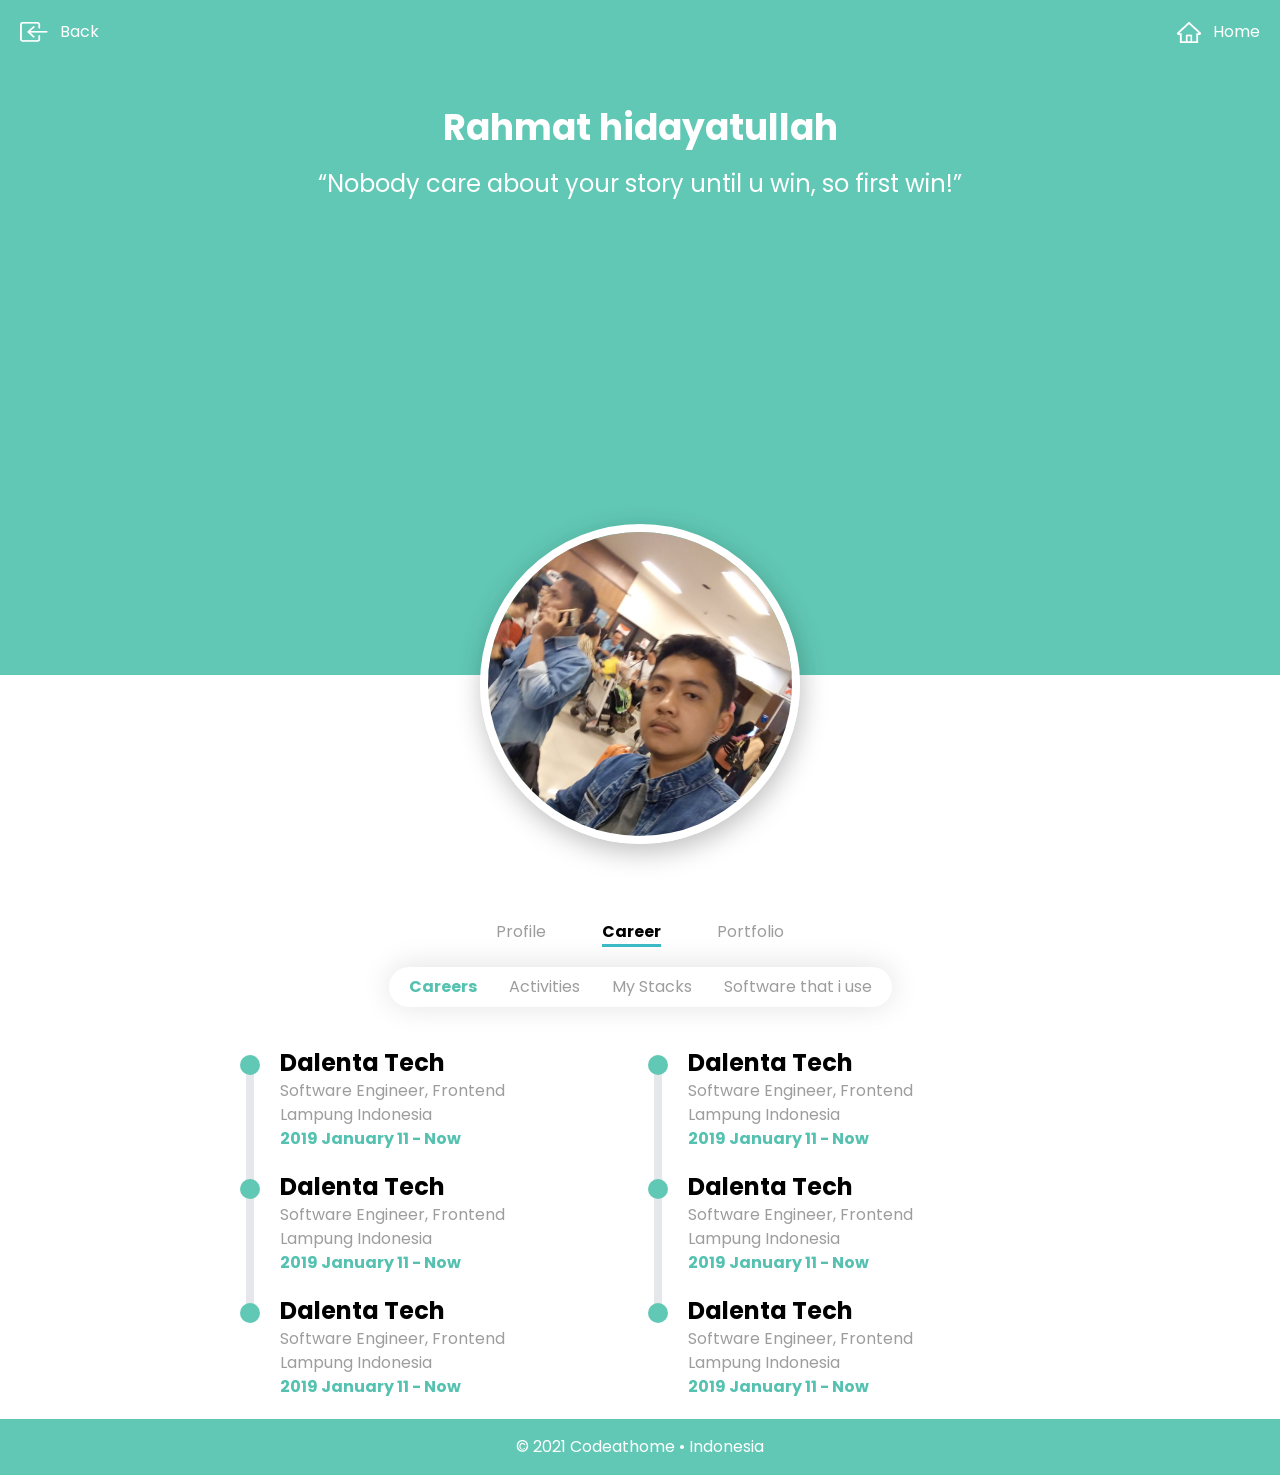
==== src/career.html @ c1e93073 "udate page index home career otw profile dll this night clear" ====
<!doctype html>
<html>
<head>
  <!-- ... -->
  <meta charset="UTF-8" />
  <meta name="viewport" content="width=device-width, initial-scale=1.0" />
  <link href="../tailwind.css" rel="stylesheet">
  <link rel="stylesheet" href="style/styles.css">
  <!-- font -->
  <link rel="preconnect" href="https://fonts.gstatic.com">
<link href="https://fonts.googleapis.com/css2?family=Poppins:ital,wght@0,100;0,200;0,300;0,400;0,500;0,600;0,700;0,800;0,900;1,100;1,200;1,300;1,400;1,500;1,600;1,700;1,800;1,900&display=swap" rel="stylesheet">
</head>
<body>
    <div class="relative">

        <div class="h-screen">
        <!-- navbar -->
        <nav class="w-full p-5 bg-GreenSecondary h-3/4 text-center relative">
            <div class="flex items-center justify-between">
                <div class="flex items-center">
                    <img src="assets/Icons/profile/back.png" />
                    <p class="ml-3 text-white">Back</p>
                </div>
                <div class="flex items-center">
                    <img src="assets/Icons//profile/homeicon.png" />
                    <p class="ml-3 text-white">Home</p>
                </div>
            </div>
            <h1 class="text-white font-bold text-2xl lg:text-4xl mt-16">Rahmat hidayatullah</h1>
            <p class="text-white mt-5 text-xl lg:text-2xl">“Nobody care about your story until u  win, so first win!”</p>
            <!-- wrap img rounded -->
            <div class="rounded-full h-56 w-56 md:h-80 md:w-80 shadowImage2 absolute left-1/2 bottom-0 xl:-bottom-1/4  transform -translate-x-1/2 -bottom-1/3 border-8 border-white overflow-hidden">
            <img src="assets/Icons/profile/IMG_20180312_134702.jpg" />
            </div>

        </nav>

        </div>

        <!-- content navbar -->
        <div class="text-center mt-5">
            <ul class="flex justify-center align-center">
                <li class="list-item">
                    <p class="text">Profile</p>
                </li>
                <li class="mx-14 list-item active">
                    <p class="text active">Career</p>
                </li>
                <li class="list-item">
                    <p class="text">Portfolio</p>
                </li>
             </ul>
             
        </div>


        <div class="text-center flex flex-col items-center justify-center">

            <!--  change content -->

        <ul class="flex items-center bg-white wrapShadow px-5 py-2 mt-5">
            <li class=" text-sm lg:text-base text-greyHoverBold active duration-300 mr-8">Careers</li>
            <li class=" text-sm lg:text-base text-greyHoverBold duration-300 mr-8">Activities</li>
            <li class=" text-sm lg:text-base text-greyHoverBold duration-300 mr-8">My Stacks</li>
            <li class="text-greyHoverBold duration-300">Software that i use</li>
        </ul>

        <div class="grid md:grid-cols-2 gap-4 w-full px-20 xl:px-60 mt-10">
  <div class="flex flex-col">
      <div class="flex items-start relative">
        <div class="minw-5 minh-5 rounded-full bg-GreenSecondary top-2 relative z-10"></div>
        <div class="flex flex-col text-left ml-5">
            <p class="font-bold text-black text-xl lg:text-2xl">Dalenta Tech</p>
            <p class="text-grey text-sm lg:text-base w-3/4">Software Engineer, Frontend
Lampung Indonesia</p>
            <p class="text-greenPrimary text-sm lg:text-base font-bold">2019 January 11 - Now</p>
        </div>
        </div>
         <div class="flex items-start relative mt-5">
             <!-- line grey -->
            <div class="bg-gray-200 h-32 w-2 absolute -top-full" style="left: 6px;"></div>
        <div class="minw-5 minh-5 rounded-full bg-GreenSecondary top-2 relative z-10"></div>
        <div class="flex flex-col text-left ml-5">
            <p class="font-bold text-black text-xl lg:text-2xl">Dalenta Tech</p>
            <p class="text-grey text-sm lg:text-base w-3/4">Software Engineer, Frontend
Lampung Indonesia</p>
            <p class="text-greenPrimary text-sm lg:text-base font-bold">2019 January 11 - Now</p>
        </div>
        </div>
         <div class="flex items-start relative mt-5">
             <!-- line grey -->
            <div class="bg-gray-200 h-32 w-2 absolute -top-full" style="left: 6px;"></div>
        <div class="minw-5 minh-5 rounded-full bg-GreenSecondary top-2 relative z-10"></div>
        <div class="flex flex-col text-left ml-5">
            <p class="font-bold text-black text-xl lg:text-2xl">Dalenta Tech</p>
            <p class="text-grey text-sm lg:text-base w-3/4">Software Engineer, Frontend
Lampung Indonesia</p>
            <p class="text-greenPrimary text-sm lg:text-base font-bold">2019 January 11 - Now</p>
        </div>
        </div>
  </div>
  
  <!-- ... -->
  <div class="flex flex-col">
      <div class="flex items-start relative">
        <div class="minw-5 minh-5 rounded-full bg-GreenSecondary top-2 relative z-10"></div>
        <div class="flex flex-col text-left ml-5">
            <p class="font-bold text-black text-xl lg:text-2xl">Dalenta Tech</p>
            <p class="text-grey text-sm lg:text-base w-3/4">Software Engineer, Frontend
Lampung Indonesia</p>
            <p class="text-greenPrimary text-sm lg:text-base font-bold">2019 January 11 - Now</p>
        </div>
        </div>
         <div class="flex items-start relative mt-5">
             <!-- line grey -->
            <div class="bg-gray-200 h-32 w-2 absolute -top-full" style="left: 6px;"></div>
        <div class="minw-5 minh-5 rounded-full bg-GreenSecondary top-2 relative z-10"></div>
        <div class="flex flex-col text-left ml-5">
            <p class="font-bold text-black text-xl lg:text-2xl">Dalenta Tech</p>
            <p class="text-grey text-sm lg:text-base w-3/4">Software Engineer, Frontend
Lampung Indonesia</p>
            <p class="text-greenPrimary text-sm lg:text-base font-bold">2019 January 11 - Now</p>
        </div>
        </div>
         <div class="flex items-start relative mt-5">
             <!-- line grey -->
            <div class="bg-gray-200 h-32 w-2 absolute -top-full" style="left: 6px;"></div>
        <div class="minw-5 minh-5 rounded-full bg-GreenSecondary top-2 relative z-10"></div>
        <div class="flex flex-col text-left ml-5">
            <p class="font-bold text-black text-xl lg:text-2xl">Dalenta Tech</p>
            <p class="text-grey text-sm lg:text-base w-3/4">Software Engineer, Frontend
Lampung Indonesia</p>
            <p class="text-greenPrimary text-sm lg:text-base font-bold">2019 January 11 - Now</p>
        </div>
        </div>
  </div>
</div>



        <!-- end change content -->

        <div class="footer bg-GreenSecondary p-4 mt-5 w-full">
            <p class="text-white text-center">© 2021 Codeathome  • Indonesia</p>
        </div>
        
        </div>
        


    </div>




    </body>
</html>
---- src/style/styles.css ----
@tailwind base;
@tailwind components;

@tailwind utilities;

body{
    font-family: 'Poppins',
    sans-serif;
}
.text-shadow{
    text-shadow: 0px 4px 4px rgba(0, 0, 0, 0.1);
}
.shadowImage{
    box-shadow: -10px 16px 15px rgba(0, 0, 0, 0.09);
}
.shadowImage2{
    box-shadow: 2px 8px 27px rgba(0, 0, 0, 0.25);
}

.text-greenAqua{
    color: #A3FCEE;
}
.text-greenPrimary {
    color: #55C1B0;
}
.border-greenPrimary {
    border-color: #55C1B0;
}

.hoverBottom{
    position: relative;
    transition: 0.3s;

}
.hoverBottom.activegreen {
    color: #55C1B0;

}
.hoverBottom.active{
    color: white;

}
.w-27{
    width: 27rem;
}
.h-27{
    height: 27rem;
}
.hoverBottom:hover:after {
    content: '';
    position: absolute;
    width: 50%;
    bottom: -7px;
    left: 50%;
    height: 3px;
    background-color: white;
    z-index: 9999;
    transform: translateX(-50%);
}
.hoverBottom.active:after {
    content: '';
    position: absolute;
    width: 50%;
    bottom: -7px;
    left: 50%;
    height: 3px;
    background-color: white;
    z-index: 9999;
    transform: translateX(-50%);
}
.hoverBottom.activegreen:after {
    content: '';
    position: absolute;
    width: 50%;
    bottom: -7px;
    left: 50%;
    height: 3px;
    background-color: #55C1B0;
    z-index: 9999;
    transform: translateX(-50%);
}

/* 2 */
.text-grey{
    color: #9D9D9D;
}
.text-greyHover{
    color: #9D9D9D;
}
.text-greyHoverBold{
    color: #9D9D9D;
}
.text-greyHover:hover:after {
    content: '';
    position: absolute;
    width: 44%;
    bottom: -7px;
    left: 50%;
    height: 3px;
    background-color: #55C1B0;
    z-index: 9999;
    transform: translateX(-30%);
}
/* .text-greyHover:hover{
    color: #55C1B0;
    cursor: pointer;
} */
.text-greyHoverBold:hover{
    color: #55C1B0;
    cursor: pointer;
    font-weight: bold;
}
.text-greyHoverBold.active{
    color: #55C1B0;
    cursor: pointer;
    font-weight: bold;
}
.shadowCard{
    box-shadow: 0px 10px 20px rgba(0, 0, 0, 0.15);
    border-radius: 15px;
}
.gradientColor{
    background: linear-gradient(180deg, #5CCCBA 0%, #34B7C9 100%);
}

.overflow-scroll::-webkit-scrollbar {
    width: 8px;
    height: 8px;
}

/* Track */
.overflow-scroll::-webkit-scrollbar-track {
    box-shadow: inset 0 0 1px grey;
    border-radius: 10px;
}

/* Handle */
.overflow-scroll::-webkit-scrollbar-thumb {
    background: grey;
    border-radius: 7px;
}

/* Handle on hover */
.overflow-scroll::-webkit-scrollbar-thumb:hover {
    background: #cccccc;
}

.bg-GreenSecondary{
    background-color: #61C8B5;
}

.list-item {
    transition: 0.3s;

}

.list-item:hover{
    border-bottom: 3px solid #3CBBC6;

}
.list-item.active{
    border-bottom: 3px solid #3CBBC6;

}



.list-item .text{
    color: #9D9D9D;
    transition: 0.3s;
}
.list-item .text:hover{
    color: black;
    font-weight: bold;
    cursor: pointer;

}
.list-item .text.active{
    color: black;
    font-weight: bold;
    cursor: pointer;

}

.dropSwadow{
    filter: drop-shadow(0px 4px 4px rgba(0, 0, 0, 0.25));
}

.wrapShadow{
    box-shadow: 0px -1px 30px rgba(0, 0, 0, 0.12);
    border-radius: 34.5px;
}

.text-shadow{
    text-shadow: 0px 4px 4px rgba(0, 0, 0, 0.1);
}

.minw-5{
    min-width: 1.28rem;
}
.minh-5 {
    min-height: 1.25rem;
}
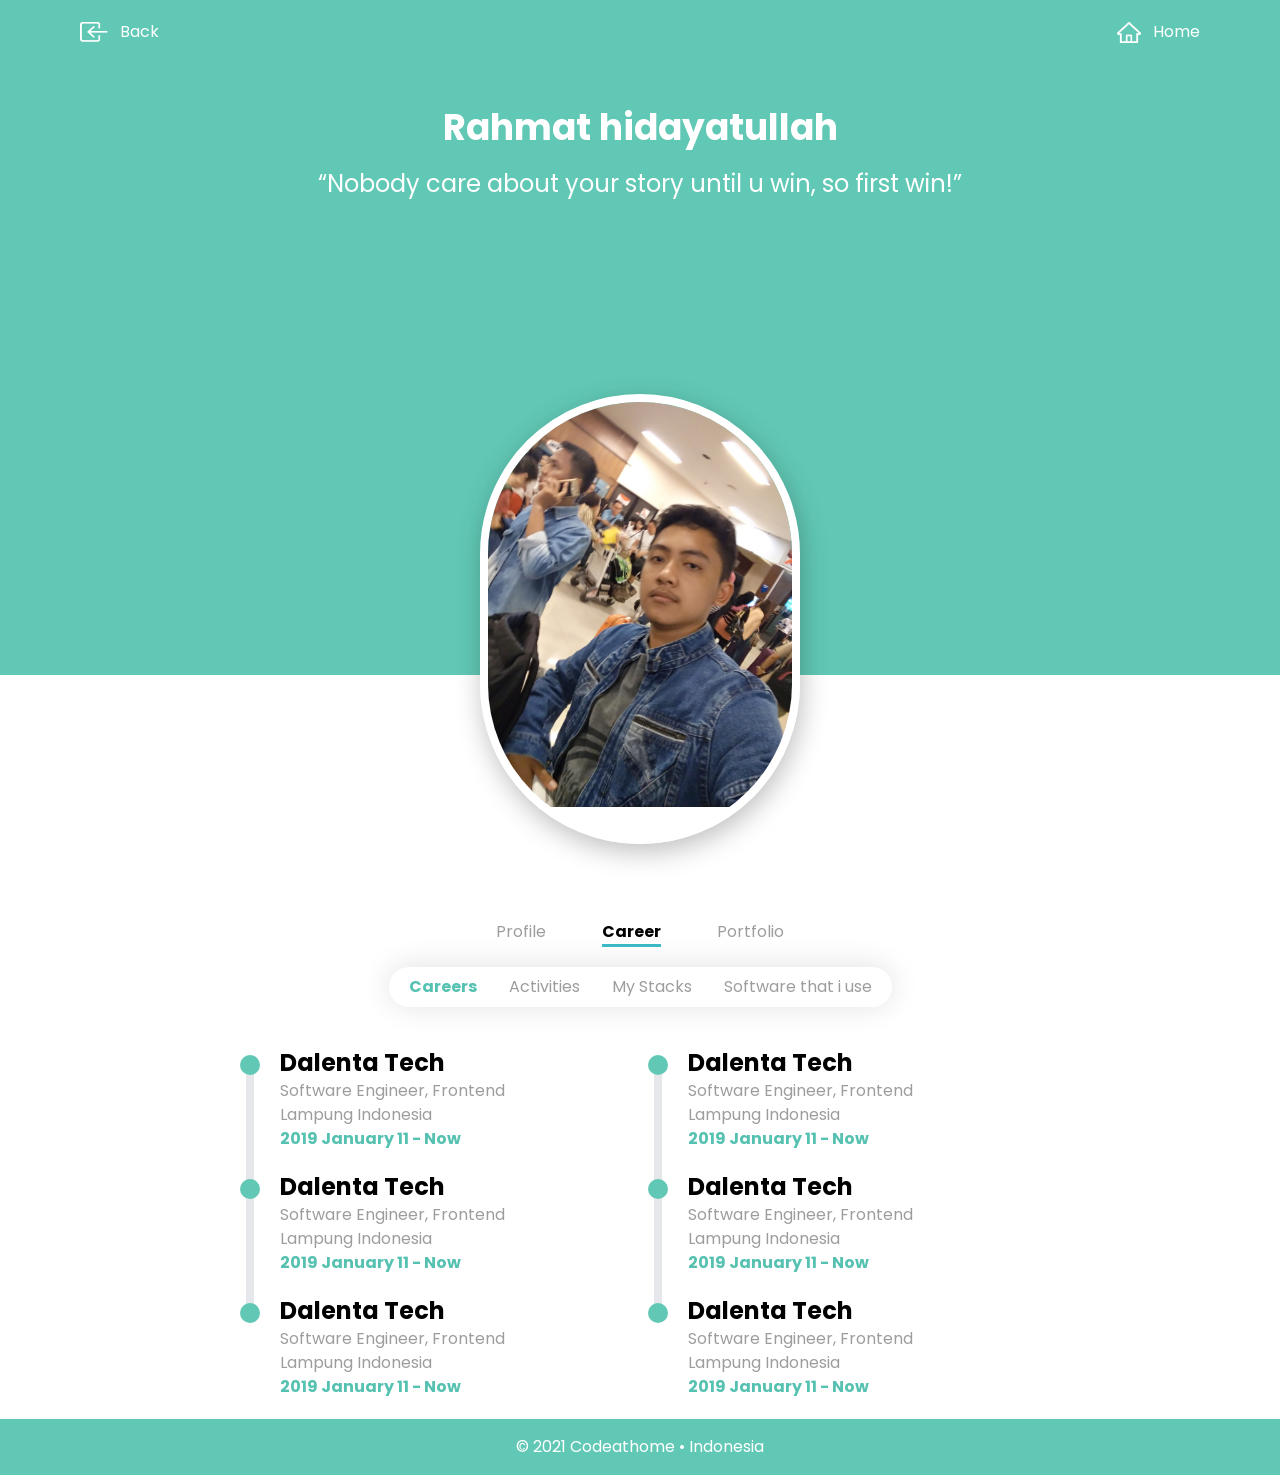
==== commit 9178ea1d: "image in profile change to persen, page portfolio px in back and home" ====
--- a/src/career.html
+++ b/src/career.html
@@ -1,39 +1,46 @@
 <!doctype html>
 <html>
+
 <head>
-  <!-- ... -->
-  <meta charset="UTF-8" />
-  <meta name="viewport" content="width=device-width, initial-scale=1.0" />
-  <link href="../tailwind.css" rel="stylesheet">
-  <link rel="stylesheet" href="style/styles.css">
-  <!-- font -->
-  <link rel="preconnect" href="https://fonts.gstatic.com">
-<link href="https://fonts.googleapis.com/css2?family=Poppins:ital,wght@0,100;0,200;0,300;0,400;0,500;0,600;0,700;0,800;0,900;1,100;1,200;1,300;1,400;1,500;1,600;1,700;1,800;1,900&display=swap" rel="stylesheet">
+    <!-- ... -->
+    <meta charset="UTF-8" />
+    <meta name="viewport" content="width=device-width, initial-scale=1.0" />
+    <link href="../tailwind.css" rel="stylesheet">
+    <link rel="stylesheet" href="style/styles.css">
+    <!-- font -->
+    <link rel="preconnect" href="https://fonts.gstatic.com">
+    <link
+        href="https://fonts.googleapis.com/css2?family=Poppins:ital,wght@0,100;0,200;0,300;0,400;0,500;0,600;0,700;0,800;0,900;1,100;1,200;1,300;1,400;1,500;1,600;1,700;1,800;1,900&display=swap"
+        rel="stylesheet">
 </head>
+
 <body>
     <div class="relative">
 
         <div class="h-screen">
-        <!-- navbar -->
-        <nav class="w-full p-5 bg-GreenSecondary h-3/4 text-center relative">
-            <div class="flex items-center justify-between">
-                <div class="flex items-center">
-                    <img src="assets/Icons/profile/back.png" />
-                    <p class="ml-3 text-white">Back</p>
+            <!-- navbar -->
+            <nav class="w-full p-5 bg-GreenSecondary h-3/4 text-center relative px-20">
+                <div class="flex items-center justify-between">
+                    <div class="flex items-center">
+                        <img src="assets/Icons/profile/back.png" />
+                        <p class="ml-3 text-white">Back</p>
+                    </div>
+                    <div class="flex items-center">
+                        <img src="assets/Icons//profile/homeicon.png" />
+                        <p class="ml-3 text-white">Home</p>
+                    </div>
                 </div>
-                <div class="flex items-center">
-                    <img src="assets/Icons//profile/homeicon.png" />
-                    <p class="ml-3 text-white">Home</p>
+                <h1 class="text-white font-bold text-2xl lg:text-4xl mt-16">Rahmat hidayatullah</h1>
+                <p class="text-white mt-5 text-xl lg:text-2xl">“Nobody care about your story until u win, so first win!”
+                </p>
+                <!-- wrap img rounded -->
+                <div class="rounded-full h-56 w-56 md:h-80 md:w-80 xl:w-1/4 xl:h-2/3 shadowImage2 absolute left-1/2
+                    bottom-0 xl:-bottom-1/4 transform -translate-x-1/2 -bottom-1/3 border-8 border-white
+                    overflow-hidden">
+                    <img src="assets/Icons/profile/IMG_20180312_134702.jpg" />
                 </div>
-            </div>
-            <h1 class="text-white font-bold text-2xl lg:text-4xl mt-16">Rahmat hidayatullah</h1>
-            <p class="text-white mt-5 text-xl lg:text-2xl">“Nobody care about your story until u  win, so first win!”</p>
-            <!-- wrap img rounded -->
-            <div class="rounded-full h-56 w-56 md:h-80 md:w-80 shadowImage2 absolute left-1/2 bottom-0 xl:-bottom-1/4  transform -translate-x-1/2 -bottom-1/3 border-8 border-white overflow-hidden">
-            <img src="assets/Icons/profile/IMG_20180312_134702.jpg" />
-            </div>
 
-        </nav>
+            </nav>
 
         </div>
 
@@ -49,8 +56,8 @@
                 <li class="list-item">
                     <p class="text">Portfolio</p>
                 </li>
-             </ul>
-             
+            </ul>
+
         </div>
 
 
@@ -58,94 +65,94 @@
 
             <!--  change content -->
 
-        <ul class="flex items-center bg-white wrapShadow px-5 py-2 mt-5">
-            <li class=" text-sm lg:text-base text-greyHoverBold active duration-300 mr-8">Careers</li>
-            <li class=" text-sm lg:text-base text-greyHoverBold duration-300 mr-8">Activities</li>
-            <li class=" text-sm lg:text-base text-greyHoverBold duration-300 mr-8">My Stacks</li>
-            <li class="text-greyHoverBold duration-300">Software that i use</li>
-        </ul>
+            <ul class="flex flex-wrap items-center bg-white wrapShadow px-5 py-2 mt-5">
+                <li class=" text-xs lg:text-base text-greyHoverBold active duration-300 mr-4 lg:mr-8">Careers</li>
+                <li class=" text-xs lg:text-base text-greyHoverBold duration-300 mr-4 lg:mr-8">Activities</li>
+                <li class=" text-xs lg:text-base text-greyHoverBold duration-300 mr-4 lg:mr-8">My Stacks</li>
+                <li class=" text-xs lg:text-base text-greyHoverBold duration-300">Software that i use</li>
+            </ul>
 
-        <div class="grid md:grid-cols-2 gap-4 w-full px-20 xl:px-60 mt-10">
-  <div class="flex flex-col">
-      <div class="flex items-start relative">
-        <div class="minw-5 minh-5 rounded-full bg-GreenSecondary top-2 relative z-10"></div>
-        <div class="flex flex-col text-left ml-5">
-            <p class="font-bold text-black text-xl lg:text-2xl">Dalenta Tech</p>
-            <p class="text-grey text-sm lg:text-base w-3/4">Software Engineer, Frontend
-Lampung Indonesia</p>
-            <p class="text-greenPrimary text-sm lg:text-base font-bold">2019 January 11 - Now</p>
-        </div>
-        </div>
-         <div class="flex items-start relative mt-5">
-             <!-- line grey -->
-            <div class="bg-gray-200 h-32 w-2 absolute -top-full" style="left: 6px;"></div>
-        <div class="minw-5 minh-5 rounded-full bg-GreenSecondary top-2 relative z-10"></div>
-        <div class="flex flex-col text-left ml-5">
-            <p class="font-bold text-black text-xl lg:text-2xl">Dalenta Tech</p>
-            <p class="text-grey text-sm lg:text-base w-3/4">Software Engineer, Frontend
-Lampung Indonesia</p>
-            <p class="text-greenPrimary text-sm lg:text-base font-bold">2019 January 11 - Now</p>
-        </div>
-        </div>
-         <div class="flex items-start relative mt-5">
-             <!-- line grey -->
-            <div class="bg-gray-200 h-32 w-2 absolute -top-full" style="left: 6px;"></div>
-        <div class="minw-5 minh-5 rounded-full bg-GreenSecondary top-2 relative z-10"></div>
-        <div class="flex flex-col text-left ml-5">
-            <p class="font-bold text-black text-xl lg:text-2xl">Dalenta Tech</p>
-            <p class="text-grey text-sm lg:text-base w-3/4">Software Engineer, Frontend
-Lampung Indonesia</p>
-            <p class="text-greenPrimary text-sm lg:text-base font-bold">2019 January 11 - Now</p>
-        </div>
-        </div>
-  </div>
-  
-  <!-- ... -->
-  <div class="flex flex-col">
-      <div class="flex items-start relative">
-        <div class="minw-5 minh-5 rounded-full bg-GreenSecondary top-2 relative z-10"></div>
-        <div class="flex flex-col text-left ml-5">
-            <p class="font-bold text-black text-xl lg:text-2xl">Dalenta Tech</p>
-            <p class="text-grey text-sm lg:text-base w-3/4">Software Engineer, Frontend
-Lampung Indonesia</p>
-            <p class="text-greenPrimary text-sm lg:text-base font-bold">2019 January 11 - Now</p>
-        </div>
-        </div>
-         <div class="flex items-start relative mt-5">
-             <!-- line grey -->
-            <div class="bg-gray-200 h-32 w-2 absolute -top-full" style="left: 6px;"></div>
-        <div class="minw-5 minh-5 rounded-full bg-GreenSecondary top-2 relative z-10"></div>
-        <div class="flex flex-col text-left ml-5">
-            <p class="font-bold text-black text-xl lg:text-2xl">Dalenta Tech</p>
-            <p class="text-grey text-sm lg:text-base w-3/4">Software Engineer, Frontend
-Lampung Indonesia</p>
-            <p class="text-greenPrimary text-sm lg:text-base font-bold">2019 January 11 - Now</p>
-        </div>
-        </div>
-         <div class="flex items-start relative mt-5">
-             <!-- line grey -->
-            <div class="bg-gray-200 h-32 w-2 absolute -top-full" style="left: 6px;"></div>
-        <div class="minw-5 minh-5 rounded-full bg-GreenSecondary top-2 relative z-10"></div>
-        <div class="flex flex-col text-left ml-5">
-            <p class="font-bold text-black text-xl lg:text-2xl">Dalenta Tech</p>
-            <p class="text-grey text-sm lg:text-base w-3/4">Software Engineer, Frontend
-Lampung Indonesia</p>
-            <p class="text-greenPrimary text-sm lg:text-base font-bold">2019 January 11 - Now</p>
-        </div>
-        </div>
-  </div>
-</div>
+            <div class="grid md:grid-cols-2 gap-4 w-full px-20 xl:px-60 mt-10">
+                <div class="flex flex-col">
+                    <div class="flex items-start relative">
+                        <div class="minw-5 minh-5 rounded-full bg-GreenSecondary top-2 relative z-10"></div>
+                        <div class="flex flex-col text-left ml-5">
+                            <p class="font-bold text-black text-xl lg:text-2xl">Dalenta Tech</p>
+                            <p class="text-grey text-sm lg:text-base w-3/4">Software Engineer, Frontend
+                                Lampung Indonesia</p>
+                            <p class="text-greenPrimary text-sm lg:text-base font-bold">2019 January 11 - Now</p>
+                        </div>
+                    </div>
+                    <div class="flex items-start relative mt-5">
+                        <!-- line grey -->
+                        <div class="bg-gray-200 h-32 w-2 absolute -top-full" style="left: 6px;"></div>
+                        <div class="minw-5 minh-5 rounded-full bg-GreenSecondary top-2 relative z-10"></div>
+                        <div class="flex flex-col text-left ml-5">
+                            <p class="font-bold text-black text-xl lg:text-2xl">Dalenta Tech</p>
+                            <p class="text-grey text-sm lg:text-base w-3/4">Software Engineer, Frontend
+                                Lampung Indonesia</p>
+                            <p class="text-greenPrimary text-sm lg:text-base font-bold">2019 January 11 - Now</p>
+                        </div>
+                    </div>
+                    <div class="flex items-start relative mt-5">
+                        <!-- line grey -->
+                        <div class="bg-gray-200 h-32 w-2 absolute -top-full" style="left: 6px;"></div>
+                        <div class="minw-5 minh-5 rounded-full bg-GreenSecondary top-2 relative z-10"></div>
+                        <div class="flex flex-col text-left ml-5">
+                            <p class="font-bold text-black text-xl lg:text-2xl">Dalenta Tech</p>
+                            <p class="text-grey text-sm lg:text-base w-3/4">Software Engineer, Frontend
+                                Lampung Indonesia</p>
+                            <p class="text-greenPrimary text-sm lg:text-base font-bold">2019 January 11 - Now</p>
+                        </div>
+                    </div>
+                </div>
+
+                <!-- ... -->
+                <div class="flex flex-col">
+                    <div class="flex items-start relative">
+                        <div class="minw-5 minh-5 rounded-full bg-GreenSecondary top-2 relative z-10"></div>
+                        <div class="flex flex-col text-left ml-5">
+                            <p class="font-bold text-black text-xl lg:text-2xl">Dalenta Tech</p>
+                            <p class="text-grey text-sm lg:text-base w-3/4">Software Engineer, Frontend
+                                Lampung Indonesia</p>
+                            <p class="text-greenPrimary text-sm lg:text-base font-bold">2019 January 11 - Now</p>
+                        </div>
+                    </div>
+                    <div class="flex items-start relative mt-5">
+                        <!-- line grey -->
+                        <div class="bg-gray-200 h-32 w-2 absolute -top-full" style="left: 6px;"></div>
+                        <div class="minw-5 minh-5 rounded-full bg-GreenSecondary top-2 relative z-10"></div>
+                        <div class="flex flex-col text-left ml-5">
+                            <p class="font-bold text-black text-xl lg:text-2xl">Dalenta Tech</p>
+                            <p class="text-grey text-sm lg:text-base w-3/4">Software Engineer, Frontend
+                                Lampung Indonesia</p>
+                            <p class="text-greenPrimary text-sm lg:text-base font-bold">2019 January 11 - Now</p>
+                        </div>
+                    </div>
+                    <div class="flex items-start relative mt-5">
+                        <!-- line grey -->
+                        <div class="bg-gray-200 h-32 w-2 absolute -top-full" style="left: 6px;"></div>
+                        <div class="minw-5 minh-5 rounded-full bg-GreenSecondary top-2 relative z-10"></div>
+                        <div class="flex flex-col text-left ml-5">
+                            <p class="font-bold text-black text-xl lg:text-2xl">Dalenta Tech</p>
+                            <p class="text-grey text-sm lg:text-base w-3/4">Software Engineer, Frontend
+                                Lampung Indonesia</p>
+                            <p class="text-greenPrimary text-sm lg:text-base font-bold">2019 January 11 - Now</p>
+                        </div>
+                    </div>
+                </div>
+            </div>
 
 
 
-        <!-- end change content -->
+            <!-- end change content -->
 
-        <div class="footer bg-GreenSecondary p-4 mt-5 w-full">
-            <p class="text-white text-center">© 2021 Codeathome  • Indonesia</p>
+            <div class="footer bg-GreenSecondary p-4 mt-5 w-full">
+                <p class="text-white text-center">© 2021 Codeathome • Indonesia</p>
+            </div>
+
         </div>
-        
-        </div>
-        
+
 
 
     </div>
@@ -153,5 +160,6 @@
 
 
 
-    </body>
+</body>
+
 </html>
--- a/src/style/styles.css
+++ b/src/style/styles.css
@@ -200,4 +200,77 @@
 }
 .minh-5 {
     min-height: 1.25rem;
+}
+
+/* .border-linier{
+    
+
+    border: 1px solid linear-gradient(180deg, #5ad4be 0%, #26d9f1 80%);
+    border: 1px solid -webkit-linear-gradient(180deg, #5ad4be 0%, #26d9f1 80%);
+    border: 1px solid -moz-linear-gradient(180deg, #5ad4be 0%, #26d9f1 80%);
+} */
+
+.gradient-box {
+
+    display: flex;
+    position: relative;
+    box-sizing: border-box;
+    color: #FFF;
+    background: white;
+    background-clip: padding-box;
+    border: solid 2px transparent;
+    border-radius: 1em;
+
+    
+}
+
+.gradient-box:before {
+
+     
+        content: '';
+        position: absolute;
+        top: 0;
+        right: 0;
+        bottom: 0;
+        left: 0;
+        z-index: -1;
+        margin: -3px;
+        /* !importanté */
+        border-radius: inherit;
+        /* !importanté */
+        background: linear-gradient(to bottom, #5ad4be, #26d9f1);
+    
+}
+
+.wrapShadow2{
+    box-shadow: 0px 10px 20px rgba(0, 0, 0, 0.15);
+    border-radius: 15px;
+}
+
+.gradientAg{
+    background: linear-gradient(180deg, #5CCCBA 0%, #34B7C9 100%);
+    border-radius: 11px;
+}
+
+.bg-orangec{
+    background-color: #FFE6CE;
+}
+.text-orangec{
+    color: #FF9A3E;
+}
+
+.bg-bluets{
+    background-color: #E7FEFF;
+}
+.text-bluets{
+    color: #43BFC4;
+}
+.line{
+    position: absolute;
+    left: 50%;
+    top: 50%;
+    transform: translate(-50%,-50%);
+    height: 2rem;
+    width: 0.5px;
+    background-color: white;
 }
